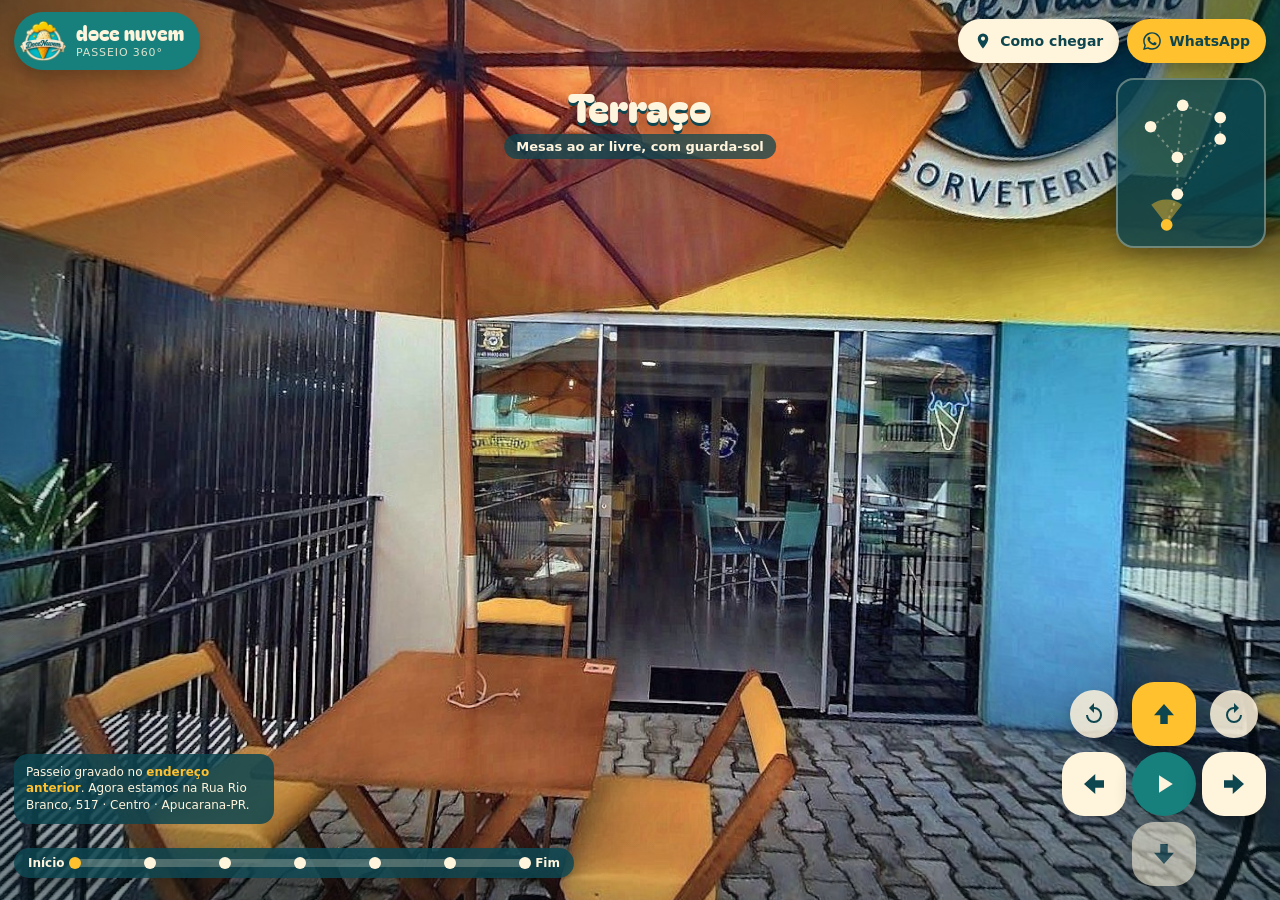
==== passeio.html @ bdb07f94 "Passeio 360° em vídeo com navegação para frente, trás e lados Co-Authored-By: Claude Opus 5.5 <norep" ====
<!doctype html>
<html lang="pt-BR">
<head>
<meta charset="utf-8" />
<meta name="viewport" content="width=device-width, initial-scale=1, viewport-fit=cover" />
<title>Passeio 360° · Doce Nuvem Sorveteria</title>
<meta name="description" content="Passeie pela Doce Nuvem Sorveteria como num vídeo: ande para frente, para trás e para os lados." />
<meta name="theme-color" content="#0e4650" />
<link rel="icon" href="./favicon.svg" />
<link rel="apple-touch-icon" href="./logo-192.png" />
<style>@font-face{font-family:Bagel Fat One;src:url(bagel-fat-one-latin-400.woff2)format("woff2");font-display:swap}:root{--amarelo:#ffc12e;--teal:#17807c;--petroleo:#0e4650;--creme:#fff4dc}*{box-sizing:border-box}html,body{background:var(--petroleo);height:100%;color:var(--creme);-webkit-user-select:none;user-select:none;margin:0;font-family:system-ui,-apple-system,Segoe UI,Roboto,sans-serif;overflow:hidden}canvas.cena{touch-action:none;cursor:grab;width:100%;height:100%;display:block;position:fixed;inset:0}canvas.cena:active{cursor:grabbing}.vinheta{pointer-events:none;z-index:2;background:radial-gradient(#0000 55%,#061e248c 100%);position:fixed;inset:0}.faixa{z-index:3;pointer-events:none;background:#071f25;height:0;transition:height .6s cubic-bezier(.22,1,.36,1);position:fixed;left:0;right:0}.faixa--cima{top:0}.faixa--baixo{bottom:0}body.anda .faixa{height:5vh}.topo{z-index:10;padding:max(12px, env(safe-area-inset-top)) 14px 0;pointer-events:none;justify-content:space-between;align-items:center;gap:10px;display:flex;position:fixed;top:0;left:0;right:0}.topo>*{pointer-events:auto}.marca{color:var(--creme);background:var(--teal);border-radius:99px;align-items:center;gap:10px;padding:6px 16px 6px 6px;text-decoration:none;display:flex;box-shadow:0 8px 20px #00000047}.marca img{object-fit:contain;width:46px;height:46px}.marca b{font-family:Bagel Fat One,system-ui;font-size:20px;font-weight:400;line-height:1;display:block}.marca small{letter-spacing:.08em;text-transform:uppercase;opacity:.85;margin-top:3px;font-size:11px;display:block}.bt{cursor:pointer;background:var(--amarelo);min-height:44px;color:var(--petroleo);-webkit-tap-highlight-color:transparent;border:0;border-radius:99px;justify-content:center;align-items:center;gap:8px;padding:0 16px;font:800 14px system-ui,sans-serif;text-decoration:none;transition:transform .2s cubic-bezier(.34,1.56,.64,1);display:inline-flex;box-shadow:0 8px 20px #00000047}.bt--creme{background:var(--creme)}.bt svg{fill:currentColor;width:18px;height:18px}.bt:active{transform:scale(.94)}@media (hover:hover) and (pointer:fine){.bt:hover{transform:translateY(-2px)rotate(-2deg)}}:focus-visible{outline:3px solid var(--amarelo);outline-offset:3px}.acoes{gap:8px;display:flex}.legenda{z-index:6;text-align:center;pointer-events:none;position:fixed;top:86px;left:50%;transform:translate(-50%)}.legenda b{color:var(--creme);text-shadow:0 3px 0 var(--petroleo), 0 8px 22px #00000073;font-family:Bagel Fat One,system-ui;font-size:clamp(24px,4vw,40px);font-weight:400;line-height:1;display:block}.legenda span{background:#0e4650bf;border-radius:99px;margin-top:8px;padding:5px 12px;font-size:13px;font-weight:700;display:inline-block}.legenda.troca b{animation:.7s cubic-bezier(.34,1.56,.64,1) entra}@keyframes entra{0%{opacity:0;transform:translateY(14px)scale(.9)}}.mapa{z-index:6;background:#0e4650d1;border:2px solid #fff4dc59;border-radius:18px;width:150px;height:170px;position:fixed;top:78px;right:14px;box-shadow:0 8px 20px #00000047}.mapa svg{width:100%;height:100%;display:block}.mapa .no{fill:var(--creme);cursor:pointer}.mapa .no.ativo{fill:var(--amarelo)}.mapa .lig{stroke:#fff4dc59;stroke-width:2px;stroke-dasharray:3 4}.mapa .cone{fill:#ffc12e73}.mapa text{fill:var(--creme);font:800 8px system-ui}.controles{z-index:10;padding:0 14px max(14px, env(safe-area-inset-bottom));pointer-events:none;flex-direction:column;align-items:center;gap:12px;display:flex;position:fixed;bottom:0;left:0;right:0}.controles>*{pointer-events:auto}.dpad{grid-template-rows:repeat(3,64px);grid-template-columns:repeat(3,64px);gap:6px;display:grid}.dpad button{background:var(--creme);color:var(--petroleo);cursor:pointer;-webkit-tap-highlight-color:transparent;border:0;border-radius:22px;place-items:center;transition:transform .2s cubic-bezier(.34,1.56,.64,1),opacity .3s,background .2s;display:grid;box-shadow:0 8px 18px #0000004d}.dpad button svg{fill:currentColor;width:30px;height:30px}.dpad button:active{transform:scale(.9)}.dpad button.pode{background:var(--amarelo)}.dpad button.nao{opacity:.55}.dpad .fr{grid-area:1/2}.dpad .es{grid-area:2/1}.dpad .di{grid-area:2/3}.dpad .tr{grid-area:3/2}.dpad .gE{grid-area:1/1}.dpad .gD{grid-area:1/3}.dpad .gE,.dpad .gD{background:#fff4dcd9;border-radius:50%;width:48px;height:48px;margin:auto}.dpad .gE svg,.dpad .gD svg{width:24px;height:24px}.dpad .play{background:var(--teal);color:var(--creme);border-radius:50%;grid-area:2/2}@media (hover:hover) and (pointer:fine){.dpad button:hover{transform:translateY(-3px)}}.barra{background:#0e4650d9;border-radius:99px;align-items:center;gap:10px;width:min(560px,100%);padding:8px 14px;font-size:12px;font-weight:800;display:flex;box-shadow:0 8px 20px #00000047}.trilha{background:#fff4dc40;border-radius:99px;flex:1;height:8px;position:relative}.trilha i{background:var(--amarelo);border-radius:99px;width:0;transition:width .6s;position:absolute;top:0;bottom:0;left:0}.trilha em{background:var(--creme);cursor:pointer;border-radius:50%;width:12px;height:12px;margin:-6px 0 0 -6px;position:absolute;top:50%}.trilha em.feito{background:var(--amarelo)}.dica{z-index:7;background:var(--creme);color:var(--petroleo);text-align:center;border-radius:16px;max-width:90vw;padding:10px 16px;font-size:14px;font-weight:700;transition:opacity .5s;position:fixed;bottom:46%;left:50%;transform:translate(-50%);box-shadow:0 10px 24px #0000004d}.dica.some{opacity:0;pointer-events:none}.aviso{left:14px;bottom:max(14px, env(safe-area-inset-bottom));z-index:6;background:#0e4650d9;border-radius:14px;max-width:260px;padding:10px 12px;font-size:12px;line-height:1.4;position:fixed}.aviso b{color:var(--amarelo)}.carrega{z-index:20;background:var(--petroleo);place-items:center;transition:opacity .6s;display:grid;position:fixed;inset:0}.carrega img{width:180px;animation:1.2s ease-in-out infinite pula}.carrega p{text-align:center;margin:12px 0 0;font-weight:800}.carrega.foi{opacity:0;pointer-events:none}@keyframes pula{50%{transform:translateY(-10px)rotate(-3deg)}}@media (min-width:761px){.controles{flex-direction:row;justify-content:space-between;align-items:flex-end}.barra{order:0;margin-bottom:8px}.dpad{order:1}.aviso{bottom:76px}}@media (max-width:760px){.marca b{font-size:17px}.marca small{display:none}.marca img{width:38px;height:38px}.bt span{display:none}.bt{padding:0 13px}.legenda{top:74px}.mapa{width:104px;height:118px;top:auto;bottom:236px;right:10px}.dpad{grid-template-rows:repeat(3,58px);grid-template-columns:repeat(3,58px)}.aviso{display:none}.dica{bottom:260px}}@media (prefers-reduced-motion:reduce){.carrega img,.legenda.troca b{animation:none}}</style>
  <script type="module" crossorigin src="./passeio-D43syK0o.js"></script>
  <link rel="modulepreload" crossorigin href="./three.module-Bmh-6qQy.js">
</head>
<body>
<canvas class="cena" aria-label="Passeio 360° pela Doce Nuvem: arraste para olhar em volta e use as setas para andar"></canvas>
<div class="vinheta" aria-hidden="true"></div>
<div class="faixa faixa--cima" aria-hidden="true"></div><div class="faixa faixa--baixo" aria-hidden="true"></div>

<header class="topo">
  <a class="marca" href="./" aria-label="Voltar para o site da Doce Nuvem">
    <img src="./logo-192.png" alt="" />
    <span><b>doce nuvem</b><small>Passeio 360°</small></span>
  </a>
  <nav class="acoes" aria-label="Ações">
    <a class="bt bt--creme" href="https://www.google.com/maps/place/DOCE+NUVEM+SORVETERIA/@-23.5534195,-51.4601458,17z/data=!4m6!3m5!1s0x94ec994c756b9057:0x3eea9e1a89456dc!8m2!3d-23.5534195!4d-51.4601458!16s%2Fg%2F11yqh89zhp" target="_blank" rel="noopener"><svg viewBox="0 0 24 24"><path d="M12 2a7 7 0 0 0-7 7c0 5.2 7 13 7 13s7-7.8 7-13a7 7 0 0 0-7-7zm0 9.5A2.5 2.5 0 1 1 12 6a2.5 2.5 0 0 1 0 5.5z"/></svg><span>Como chegar</span></a>
    <a class="bt" href="https://wa.me/5543996713208?text=Oi%2C%20Doce%20Nuvem!" target="_blank" rel="noopener"><svg viewBox="0 0 24 24"><path d="M12 .2A11.8 11.8 0 0 0 1.8 17.9L.1 24l6.3-1.6A11.8 11.8 0 1 0 12 .2zm0 21.6c-1.8 0-3.5-.5-5-1.4l-.4-.2-3.7 1 1-3.6-.2-.4A9.8 9.8 0 1 1 12 21.8zm5.5-7.4c-.3-.1-1.8-.9-2-1-.3-.1-.5-.1-.7.1l-.9 1.2c-.2.2-.3.2-.6.1-.3-.1-1.3-.5-2.4-1.5-.9-.8-1.5-1.8-1.7-2.1-.2-.3 0-.5.1-.6l.4-.5.3-.5c.1-.2 0-.4 0-.5l-.9-2.2c-.2-.6-.5-.5-.7-.5h-.6c-.2 0-.5.1-.8.4-.3.3-1 1-1 2.5s1.1 2.9 1.2 3.1c.1.2 2.1 3.2 5.1 4.5 2.5 1 3 .8 3.5.7.6-.1 1.8-.7 2-1.4.2-.7.2-1.3.2-1.4-.1-.2-.3-.3-.6-.4z"/></svg><span>WhatsApp</span></a>
  </nav>
</header>

<div class="legenda" aria-live="polite"><b></b><span></span></div>
<div class="mapa" aria-label="Mapa do passeio"><svg viewBox="0 0 150 170"></svg></div>

<div class="dica" id="dica">Use as setas para andar ▲ ▼ ◀ ▶ · ou aperte ▶ no meio para o passeio automático</div>

<div class="controles">
  <div class="dpad" role="group" aria-label="Andar pela sorveteria">
    <button class="gE" type="button" aria-label="Virar para a esquerda" data-gira="-1"><svg viewBox="0 0 24 24"><path d="M12 5V1L7 6l5 5V7a6 6 0 1 1-6 6H4a8 8 0 1 0 8-8z"/></svg></button>
    <button class="fr" type="button" aria-label="Andar para frente" data-anda="0"><svg viewBox="0 0 24 24"><path d="M12 4l8 9h-5v7H9v-7H4z"/></svg></button>
    <button class="gD" type="button" aria-label="Virar para a direita" data-gira="1"><svg viewBox="0 0 24 24"><path d="M12 5V1l5 5-5 5V7a6 6 0 1 0 6 6h2a8 8 0 1 1-8-8z"/></svg></button>
    <button class="es" type="button" aria-label="Ir para a esquerda" data-anda="-90"><svg viewBox="0 0 24 24"><path d="M4 12l9-8v5h7v6h-7v5z"/></svg></button>
    <button class="play" type="button" aria-label="Passeio automático"><svg viewBox="0 0 24 24"><path d="M8 5v14l11-7z"/></svg></button>
    <button class="di" type="button" aria-label="Ir para a direita" data-anda="90"><svg viewBox="0 0 24 24"><path d="M20 12l-9 8v-5H4V9h7V4z"/></svg></button>
    <button class="tr" type="button" aria-label="Voltar para trás" data-anda="180"><svg viewBox="0 0 24 24"><path d="M12 20l-8-9h5V4h6v7h5z"/></svg></button>
  </div>
  <div class="barra"><span>Início</span><div class="trilha"><i></i></div><span>Fim</span></div>
</div>

<div class="aviso">Passeio gravado no <b>endereço anterior</b>. Agora estamos na Rua Rio Branco, 517 · Centro · Apucarana-PR.</div>

<div class="carrega"><div><img src="./logo.webp" alt="Doce Nuvem" /><p>Preparando o passeio…</p></div></div>

</body>
</html>
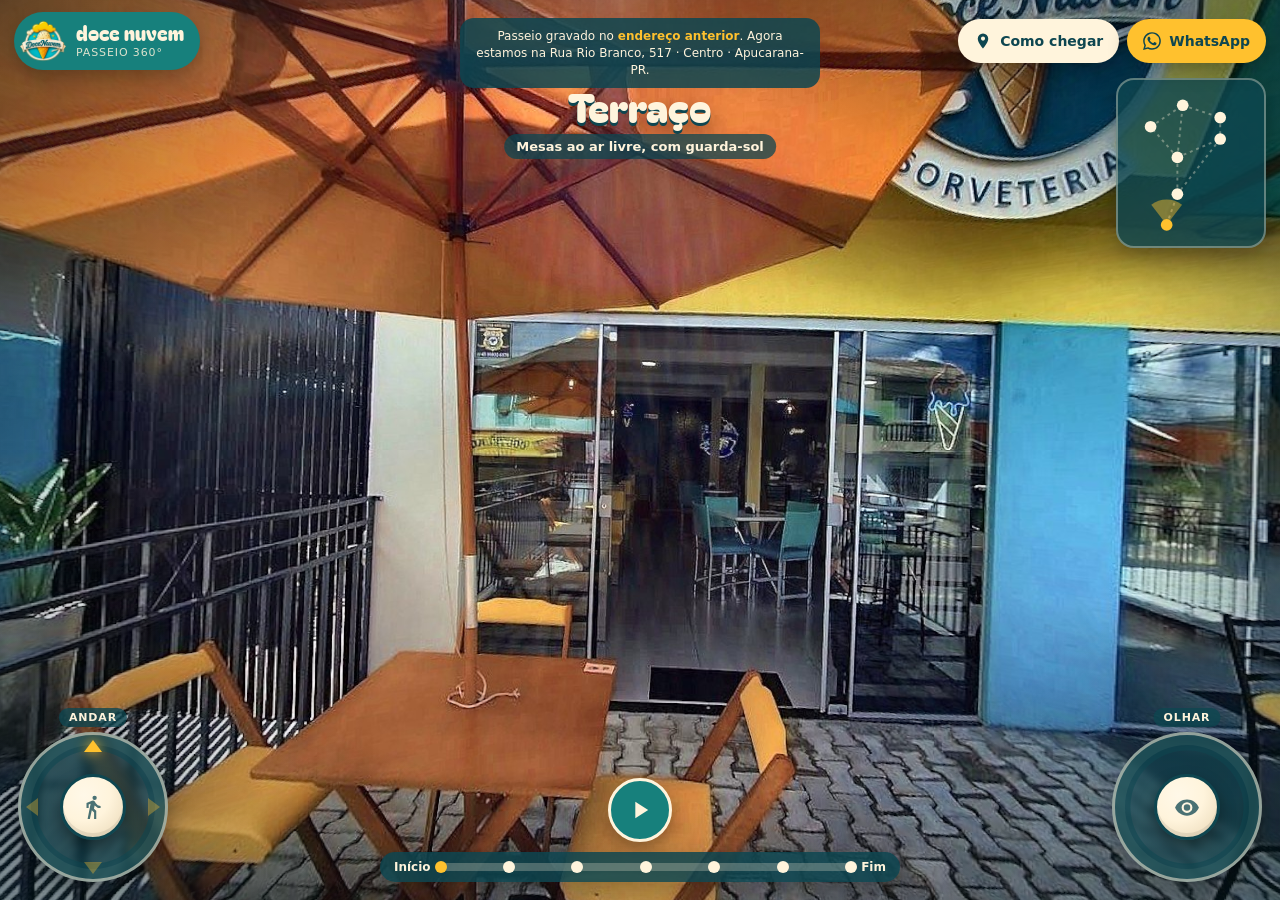
==== commit ee705645: "Passeio com dois analógicos (andar e olhar) e suporte a controle de videogame Co-Authored-By: Claude" ====
--- a/passeio.html
+++ b/passeio.html
@@ -8,8 +8,8 @@
 <meta name="theme-color" content="#0e4650" />
 <link rel="icon" href="./favicon.svg" />
 <link rel="apple-touch-icon" href="./logo-192.png" />
-<style>@font-face{font-family:Bagel Fat One;src:url(bagel-fat-one-latin-400.woff2)format("woff2");font-display:swap}:root{--amarelo:#ffc12e;--teal:#17807c;--petroleo:#0e4650;--creme:#fff4dc}*{box-sizing:border-box}html,body{background:var(--petroleo);height:100%;color:var(--creme);-webkit-user-select:none;user-select:none;margin:0;font-family:system-ui,-apple-system,Segoe UI,Roboto,sans-serif;overflow:hidden}canvas.cena{touch-action:none;cursor:grab;width:100%;height:100%;display:block;position:fixed;inset:0}canvas.cena:active{cursor:grabbing}.vinheta{pointer-events:none;z-index:2;background:radial-gradient(#0000 55%,#061e248c 100%);position:fixed;inset:0}.faixa{z-index:3;pointer-events:none;background:#071f25;height:0;transition:height .6s cubic-bezier(.22,1,.36,1);position:fixed;left:0;right:0}.faixa--cima{top:0}.faixa--baixo{bottom:0}body.anda .faixa{height:5vh}.topo{z-index:10;padding:max(12px, env(safe-area-inset-top)) 14px 0;pointer-events:none;justify-content:space-between;align-items:center;gap:10px;display:flex;position:fixed;top:0;left:0;right:0}.topo>*{pointer-events:auto}.marca{color:var(--creme);background:var(--teal);border-radius:99px;align-items:center;gap:10px;padding:6px 16px 6px 6px;text-decoration:none;display:flex;box-shadow:0 8px 20px #00000047}.marca img{object-fit:contain;width:46px;height:46px}.marca b{font-family:Bagel Fat One,system-ui;font-size:20px;font-weight:400;line-height:1;display:block}.marca small{letter-spacing:.08em;text-transform:uppercase;opacity:.85;margin-top:3px;font-size:11px;display:block}.bt{cursor:pointer;background:var(--amarelo);min-height:44px;color:var(--petroleo);-webkit-tap-highlight-color:transparent;border:0;border-radius:99px;justify-content:center;align-items:center;gap:8px;padding:0 16px;font:800 14px system-ui,sans-serif;text-decoration:none;transition:transform .2s cubic-bezier(.34,1.56,.64,1);display:inline-flex;box-shadow:0 8px 20px #00000047}.bt--creme{background:var(--creme)}.bt svg{fill:currentColor;width:18px;height:18px}.bt:active{transform:scale(.94)}@media (hover:hover) and (pointer:fine){.bt:hover{transform:translateY(-2px)rotate(-2deg)}}:focus-visible{outline:3px solid var(--amarelo);outline-offset:3px}.acoes{gap:8px;display:flex}.legenda{z-index:6;text-align:center;pointer-events:none;position:fixed;top:86px;left:50%;transform:translate(-50%)}.legenda b{color:var(--creme);text-shadow:0 3px 0 var(--petroleo), 0 8px 22px #00000073;font-family:Bagel Fat One,system-ui;font-size:clamp(24px,4vw,40px);font-weight:400;line-height:1;display:block}.legenda span{background:#0e4650bf;border-radius:99px;margin-top:8px;padding:5px 12px;font-size:13px;font-weight:700;display:inline-block}.legenda.troca b{animation:.7s cubic-bezier(.34,1.56,.64,1) entra}@keyframes entra{0%{opacity:0;transform:translateY(14px)scale(.9)}}.mapa{z-index:6;background:#0e4650d1;border:2px solid #fff4dc59;border-radius:18px;width:150px;height:170px;position:fixed;top:78px;right:14px;box-shadow:0 8px 20px #00000047}.mapa svg{width:100%;height:100%;display:block}.mapa .no{fill:var(--creme);cursor:pointer}.mapa .no.ativo{fill:var(--amarelo)}.mapa .lig{stroke:#fff4dc59;stroke-width:2px;stroke-dasharray:3 4}.mapa .cone{fill:#ffc12e73}.mapa text{fill:var(--creme);font:800 8px system-ui}.controles{z-index:10;padding:0 14px max(14px, env(safe-area-inset-bottom));pointer-events:none;flex-direction:column;align-items:center;gap:12px;display:flex;position:fixed;bottom:0;left:0;right:0}.controles>*{pointer-events:auto}.dpad{grid-template-rows:repeat(3,64px);grid-template-columns:repeat(3,64px);gap:6px;display:grid}.dpad button{background:var(--creme);color:var(--petroleo);cursor:pointer;-webkit-tap-highlight-color:transparent;border:0;border-radius:22px;place-items:center;transition:transform .2s cubic-bezier(.34,1.56,.64,1),opacity .3s,background .2s;display:grid;box-shadow:0 8px 18px #0000004d}.dpad button svg{fill:currentColor;width:30px;height:30px}.dpad button:active{transform:scale(.9)}.dpad button.pode{background:var(--amarelo)}.dpad button.nao{opacity:.55}.dpad .fr{grid-area:1/2}.dpad .es{grid-area:2/1}.dpad .di{grid-area:2/3}.dpad .tr{grid-area:3/2}.dpad .gE{grid-area:1/1}.dpad .gD{grid-area:1/3}.dpad .gE,.dpad .gD{background:#fff4dcd9;border-radius:50%;width:48px;height:48px;margin:auto}.dpad .gE svg,.dpad .gD svg{width:24px;height:24px}.dpad .play{background:var(--teal);color:var(--creme);border-radius:50%;grid-area:2/2}@media (hover:hover) and (pointer:fine){.dpad button:hover{transform:translateY(-3px)}}.barra{background:#0e4650d9;border-radius:99px;align-items:center;gap:10px;width:min(560px,100%);padding:8px 14px;font-size:12px;font-weight:800;display:flex;box-shadow:0 8px 20px #00000047}.trilha{background:#fff4dc40;border-radius:99px;flex:1;height:8px;position:relative}.trilha i{background:var(--amarelo);border-radius:99px;width:0;transition:width .6s;position:absolute;top:0;bottom:0;left:0}.trilha em{background:var(--creme);cursor:pointer;border-radius:50%;width:12px;height:12px;margin:-6px 0 0 -6px;position:absolute;top:50%}.trilha em.feito{background:var(--amarelo)}.dica{z-index:7;background:var(--creme);color:var(--petroleo);text-align:center;border-radius:16px;max-width:90vw;padding:10px 16px;font-size:14px;font-weight:700;transition:opacity .5s;position:fixed;bottom:46%;left:50%;transform:translate(-50%);box-shadow:0 10px 24px #0000004d}.dica.some{opacity:0;pointer-events:none}.aviso{left:14px;bottom:max(14px, env(safe-area-inset-bottom));z-index:6;background:#0e4650d9;border-radius:14px;max-width:260px;padding:10px 12px;font-size:12px;line-height:1.4;position:fixed}.aviso b{color:var(--amarelo)}.carrega{z-index:20;background:var(--petroleo);place-items:center;transition:opacity .6s;display:grid;position:fixed;inset:0}.carrega img{width:180px;animation:1.2s ease-in-out infinite pula}.carrega p{text-align:center;margin:12px 0 0;font-weight:800}.carrega.foi{opacity:0;pointer-events:none}@keyframes pula{50%{transform:translateY(-10px)rotate(-3deg)}}@media (min-width:761px){.controles{flex-direction:row;justify-content:space-between;align-items:flex-end}.barra{order:0;margin-bottom:8px}.dpad{order:1}.aviso{bottom:76px}}@media (max-width:760px){.marca b{font-size:17px}.marca small{display:none}.marca img{width:38px;height:38px}.bt span{display:none}.bt{padding:0 13px}.legenda{top:74px}.mapa{width:104px;height:118px;top:auto;bottom:236px;right:10px}.dpad{grid-template-rows:repeat(3,58px);grid-template-columns:repeat(3,58px)}.aviso{display:none}.dica{bottom:260px}}@media (prefers-reduced-motion:reduce){.carrega img,.legenda.troca b{animation:none}}</style>
-  <script type="module" crossorigin src="./passeio-D43syK0o.js"></script>
+<style>@font-face{font-family:Bagel Fat One;src:url(bagel-fat-one-latin-400.woff2)format("woff2");font-display:swap}:root{--amarelo:#ffc12e;--teal:#17807c;--petroleo:#0e4650;--creme:#fff4dc}*{box-sizing:border-box}html,body{background:var(--petroleo);height:100%;color:var(--creme);-webkit-user-select:none;user-select:none;margin:0;font-family:system-ui,-apple-system,Segoe UI,Roboto,sans-serif;overflow:hidden}canvas.cena{touch-action:none;cursor:grab;width:100%;height:100%;display:block;position:fixed;inset:0}canvas.cena:active{cursor:grabbing}.vinheta{pointer-events:none;z-index:2;background:radial-gradient(#0000 55%,#061e248c 100%);position:fixed;inset:0}.faixa{z-index:3;pointer-events:none;background:#071f25;height:0;transition:height .6s cubic-bezier(.22,1,.36,1);position:fixed;left:0;right:0}.faixa--cima{top:0}.faixa--baixo{bottom:0}body.anda .faixa{height:5vh}.topo{z-index:10;padding:max(12px, env(safe-area-inset-top)) 14px 0;pointer-events:none;justify-content:space-between;align-items:center;gap:10px;display:flex;position:fixed;top:0;left:0;right:0}.topo>*{pointer-events:auto}.marca{color:var(--creme);background:var(--teal);border-radius:99px;align-items:center;gap:10px;padding:6px 16px 6px 6px;text-decoration:none;display:flex;box-shadow:0 8px 20px #00000047}.marca img{object-fit:contain;width:46px;height:46px}.marca b{font-family:Bagel Fat One,system-ui;font-size:20px;font-weight:400;line-height:1;display:block}.marca small{letter-spacing:.08em;text-transform:uppercase;opacity:.85;margin-top:3px;font-size:11px;display:block}.bt{cursor:pointer;background:var(--amarelo);min-height:44px;color:var(--petroleo);-webkit-tap-highlight-color:transparent;border:0;border-radius:99px;justify-content:center;align-items:center;gap:8px;padding:0 16px;font:800 14px system-ui,sans-serif;text-decoration:none;transition:transform .2s cubic-bezier(.34,1.56,.64,1);display:inline-flex;box-shadow:0 8px 20px #00000047}.bt--creme{background:var(--creme)}.bt svg{fill:currentColor;width:18px;height:18px}.bt:active{transform:scale(.94)}@media (hover:hover) and (pointer:fine){.bt:hover{transform:translateY(-2px)rotate(-2deg)}}:focus-visible{outline:3px solid var(--amarelo);outline-offset:3px}.acoes{gap:8px;display:flex}.legenda{z-index:6;text-align:center;pointer-events:none;position:fixed;top:86px;left:50%;transform:translate(-50%)}.legenda b{color:var(--creme);text-shadow:0 3px 0 var(--petroleo), 0 8px 22px #00000073;font-family:Bagel Fat One,system-ui;font-size:clamp(24px,4vw,40px);font-weight:400;line-height:1;display:block}.legenda span{background:#0e4650bf;border-radius:99px;margin-top:8px;padding:5px 12px;font-size:13px;font-weight:700;display:inline-block}.legenda.troca b{animation:.7s cubic-bezier(.34,1.56,.64,1) entra}@keyframes entra{0%{opacity:0;transform:translateY(14px)scale(.9)}}.mapa{z-index:6;background:#0e4650d1;border:2px solid #fff4dc59;border-radius:18px;width:150px;height:170px;position:fixed;top:78px;right:14px;box-shadow:0 8px 20px #00000047}.mapa svg{width:100%;height:100%;display:block}.mapa .no{fill:var(--creme);cursor:pointer}.mapa .no.ativo{fill:var(--amarelo)}.mapa .lig{stroke:#fff4dc59;stroke-width:2px;stroke-dasharray:3 4}.mapa .cone{fill:#ffc12e73}.mapa text{fill:var(--creme);font:800 8px system-ui}.controles{z-index:10;padding:0 18px max(18px, env(safe-area-inset-bottom));pointer-events:none;grid-template-columns:auto 1fr auto;align-items:end;gap:14px;display:grid;position:fixed;bottom:0;left:0;right:0}.controles>*{pointer-events:auto}.stick{touch-action:none;width:150px;height:150px;position:relative}.stick__base{-webkit-backdrop-filter:blur(4px);backdrop-filter:blur(4px);background:radial-gradient(circle,#0e46508c 0 55%,#0e4650cc 56%);border:3px solid #fff4dc8c;border-radius:50%;position:absolute;inset:0;box-shadow:0 10px 26px #00000059,inset 0 0 0 10px #fff4dc0f}.stick__seta{opacity:.35;border:9px solid #0000;width:0;height:0;transition:opacity .25s,filter .25s;position:absolute}.stick__seta.pode{opacity:1;filter:drop-shadow(0 0 6px #ffc12ee6)}.stick__seta--c{border-bottom:12px solid var(--amarelo);border-top:0;margin-left:-9px;top:8px;left:50%}.stick__seta--b{border-top:12px solid var(--amarelo);border-bottom:0;margin-left:-9px;bottom:8px;left:50%}.stick__seta--e{border-right:12px solid var(--amarelo);border-left:0;margin-top:-9px;top:50%;left:8px}.stick__seta--d{border-left:12px solid var(--amarelo);border-right:0;margin-top:-9px;top:50%;right:8px}.stick__knob{background:radial-gradient(circle at 35% 30%, #fff8e8, var(--creme) 45%, #e8d6b4);border:3px solid var(--petroleo);border-radius:50%;place-items:center;width:66px;height:66px;margin:-33px 0 0 -33px;transition:transform .25s cubic-bezier(.34,1.56,.64,1);display:grid;position:absolute;top:50%;left:50%;box-shadow:0 8px 16px #0006,inset 0 -4px #00000014}.stick__knob svg{width:26px;height:26px;fill:var(--petroleo);opacity:.75}.stick.ativo .stick__knob{background:radial-gradient(circle at 35% 30%, #fff1b8, var(--amarelo) 50%, #e0a512);transition:none}.stick__rot{white-space:nowrap;letter-spacing:.08em;text-transform:uppercase;background:#0e4650cc;border-radius:99px;padding:3px 10px;font-size:11px;font-weight:800;position:absolute;top:-24px;left:50%;transform:translate(-50%)}.meio{flex-direction:column;align-items:center;gap:10px;min-width:0;display:flex}.play{background:var(--teal);width:64px;height:64px;color:var(--creme);cursor:pointer;border:0;border:3px solid var(--creme);-webkit-tap-highlight-color:transparent;border-radius:50%;place-items:center;transition:transform .2s cubic-bezier(.34,1.56,.64,1);display:grid;box-shadow:0 8px 18px #0000004d}.play svg{fill:currentColor;width:28px;height:28px}.play:active{transform:scale(.9)}.barra{background:#0e4650d9;border-radius:99px;align-items:center;gap:10px;width:min(520px,100%);padding:8px 14px;font-size:12px;font-weight:800;display:flex;box-shadow:0 8px 20px #00000047}.trilha{background:#fff4dc40;border-radius:99px;flex:1;height:8px;position:relative}.trilha i{background:var(--amarelo);border-radius:99px;width:0;transition:width .6s;position:absolute;top:0;bottom:0;left:0}.trilha em{background:var(--creme);cursor:pointer;border-radius:50%;width:12px;height:12px;margin:-6px 0 0 -6px;position:absolute;top:50%}.trilha em.feito{background:var(--amarelo)}.dica{z-index:7;background:var(--creme);color:var(--petroleo);text-align:center;border-radius:16px;max-width:90vw;padding:10px 16px;font-size:14px;font-weight:700;transition:opacity .5s;position:fixed;bottom:44%;left:50%;transform:translate(-50%);box-shadow:0 10px 24px #0000004d}.dica.some{opacity:0;pointer-events:none}.aviso{left:14px;bottom:max(14px, env(safe-area-inset-bottom));z-index:6;background:#0e4650d9;border-radius:14px;max-width:260px;padding:10px 12px;font-size:12px;line-height:1.4;position:fixed}.aviso b{color:var(--amarelo)}.carrega{z-index:20;background:var(--petroleo);place-items:center;transition:opacity .6s;display:grid;position:fixed;inset:0}.carrega img{width:180px;animation:1.2s ease-in-out infinite pula}.carrega p{text-align:center;margin:12px 0 0;font-weight:800}.carrega.foi{opacity:0;pointer-events:none}@keyframes pula{50%{transform:translateY(-10px)rotate(-3deg)}}@media (min-width:761px){.aviso{text-align:center;max-width:360px;top:18px;bottom:auto;left:50%;transform:translate(-50%)}}@media (max-width:760px){.marca b{font-size:17px}.marca small{display:none}.marca img{width:38px;height:38px}.bt span{display:none}.bt{padding:0 13px}.legenda{top:74px}.mapa{width:104px;height:118px;top:auto;bottom:236px;right:10px}.controles{padding:0 10px max(12px, env(safe-area-inset-bottom));gap:6px}.stick{width:124px;height:124px}.stick__knob{width:56px;height:56px;margin:-28px 0 0 -28px}.play{width:52px;height:52px}.barra{padding:6px 10px}.barra span{display:none}.mapa{bottom:190px}.aviso{display:none}.dica{bottom:260px}}@media (prefers-reduced-motion:reduce){.carrega img,.legenda.troca b{animation:none}}</style>
+  <script type="module" crossorigin src="./passeio-fBGAd-gR.js"></script>
   <link rel="modulepreload" crossorigin href="./three.module-Bmh-6qQy.js">
 </head>
 <body>
@@ -31,19 +31,24 @@
 <div class="legenda" aria-live="polite"><b></b><span></span></div>
 <div class="mapa" aria-label="Mapa do passeio"><svg viewBox="0 0 150 170"></svg></div>
 
-<div class="dica" id="dica">Use as setas para andar ▲ ▼ ◀ ▶ · ou aperte ▶ no meio para o passeio automático</div>
+<div class="dica" id="dica">Analógico da esquerda: <b>andar</b> · da direita: <b>olhar</b> · ▶ passeio automático</div>
 
 <div class="controles">
-  <div class="dpad" role="group" aria-label="Andar pela sorveteria">
-    <button class="gE" type="button" aria-label="Virar para a esquerda" data-gira="-1"><svg viewBox="0 0 24 24"><path d="M12 5V1L7 6l5 5V7a6 6 0 1 1-6 6H4a8 8 0 1 0 8-8z"/></svg></button>
-    <button class="fr" type="button" aria-label="Andar para frente" data-anda="0"><svg viewBox="0 0 24 24"><path d="M12 4l8 9h-5v7H9v-7H4z"/></svg></button>
-    <button class="gD" type="button" aria-label="Virar para a direita" data-gira="1"><svg viewBox="0 0 24 24"><path d="M12 5V1l5 5-5 5V7a6 6 0 1 0 6 6h2a8 8 0 1 1-8-8z"/></svg></button>
-    <button class="es" type="button" aria-label="Ir para a esquerda" data-anda="-90"><svg viewBox="0 0 24 24"><path d="M4 12l9-8v5h7v6h-7v5z"/></svg></button>
+  <div class="stick" id="andar" role="application" aria-label="Analógico de andar: empurre para frente, para trás ou para os lados">
+    <span class="stick__rot">Andar</span>
+    <div class="stick__base"></div>
+    <i class="stick__seta stick__seta--c"></i><i class="stick__seta stick__seta--b"></i><i class="stick__seta stick__seta--e"></i><i class="stick__seta stick__seta--d"></i>
+    <div class="stick__knob"><svg viewBox="0 0 24 24"><path d="M13.5 5.5a2 2 0 1 0 0-4 2 2 0 0 0 0 4zM9.8 8.9L7 23h2.1l1.8-8 2.1 2v6h2v-7.5l-2.1-2 .6-3A7.3 7.3 0 0 0 19 13v-2a5 5 0 0 1-4.4-2.4l-1-1.6a2 2 0 0 0-2.6-.8L6 8.3V13h2V9.6l1.8-.7"/></svg></div>
+  </div>
+  <div class="meio">
     <button class="play" type="button" aria-label="Passeio automático"><svg viewBox="0 0 24 24"><path d="M8 5v14l11-7z"/></svg></button>
-    <button class="di" type="button" aria-label="Ir para a direita" data-anda="90"><svg viewBox="0 0 24 24"><path d="M20 12l-9 8v-5H4V9h7V4z"/></svg></button>
-    <button class="tr" type="button" aria-label="Voltar para trás" data-anda="180"><svg viewBox="0 0 24 24"><path d="M12 20l-8-9h5V4h6v7h5z"/></svg></button>
+    <div class="barra"><span>Início</span><div class="trilha"><i></i></div><span>Fim</span></div>
   </div>
-  <div class="barra"><span>Início</span><div class="trilha"><i></i></div><span>Fim</span></div>
+  <div class="stick" id="olhar" role="application" aria-label="Analógico de olhar: direcione a câmera">
+    <span class="stick__rot">Olhar</span>
+    <div class="stick__base"></div>
+    <div class="stick__knob"><svg viewBox="0 0 24 24"><path d="M12 5C7 5 2.7 8.1 1 12.5 2.7 16.9 7 20 12 20s9.3-3.1 11-7.5C21.3 8.1 17 5 12 5zm0 12.5a5 5 0 1 1 0-10 5 5 0 0 1 0 10zm0-8a3 3 0 1 0 0 6 3 3 0 0 0 0-6z"/></svg></div>
+  </div>
 </div>
 
 <div class="aviso">Passeio gravado no <b>endereço anterior</b>. Agora estamos na Rua Rio Branco, 517 · Centro · Apucarana-PR.</div>
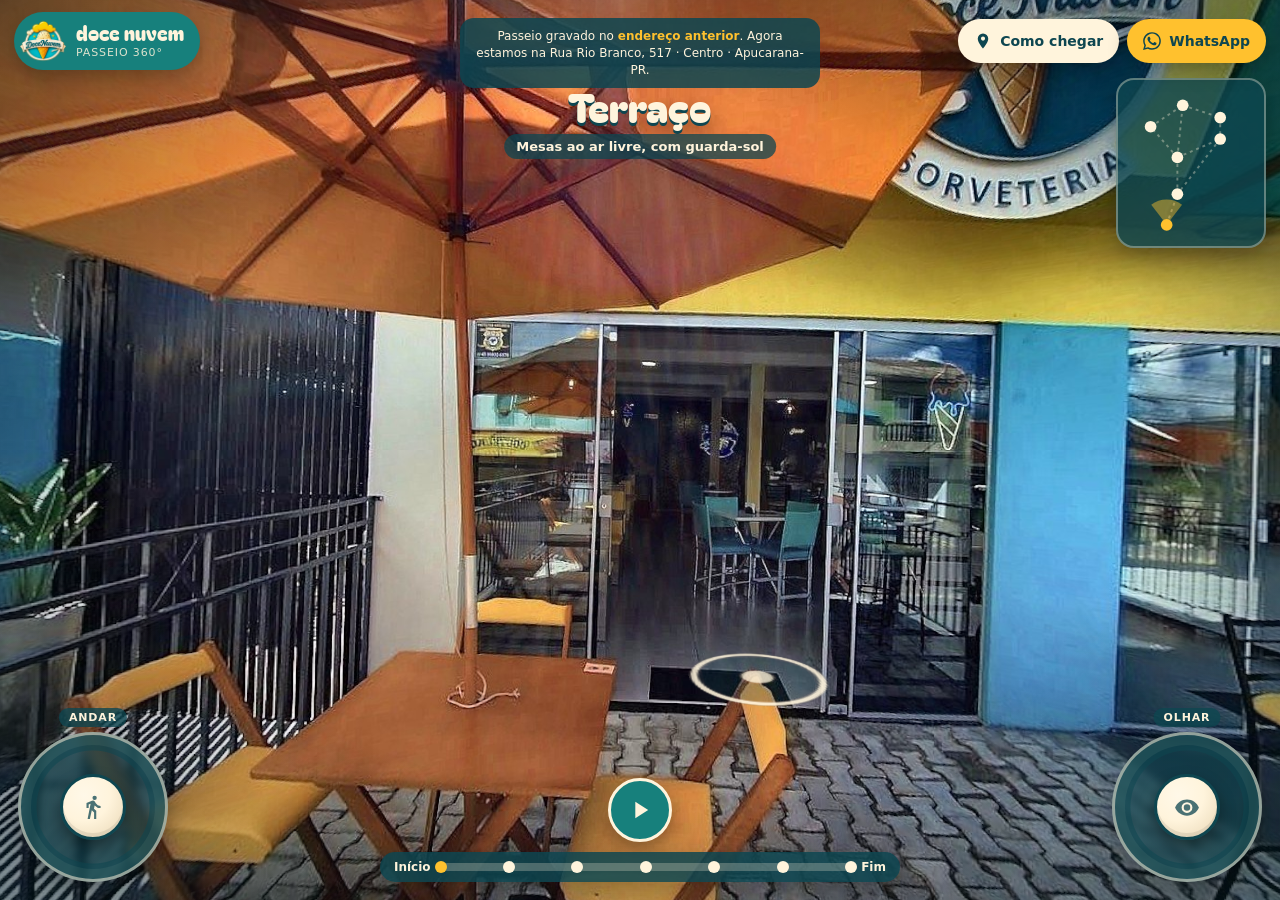
==== commit c263a4e1: "Passeio estilo Matterport: círculos no chão e cursor no piso, analógicos sem setas Co-Authored-By: C" ====
--- a/passeio.html
+++ b/passeio.html
@@ -8,12 +8,12 @@
 <meta name="theme-color" content="#0e4650" />
 <link rel="icon" href="./favicon.svg" />
 <link rel="apple-touch-icon" href="./logo-192.png" />
-<style>@font-face{font-family:Bagel Fat One;src:url(bagel-fat-one-latin-400.woff2)format("woff2");font-display:swap}:root{--amarelo:#ffc12e;--teal:#17807c;--petroleo:#0e4650;--creme:#fff4dc}*{box-sizing:border-box}html,body{background:var(--petroleo);height:100%;color:var(--creme);-webkit-user-select:none;user-select:none;margin:0;font-family:system-ui,-apple-system,Segoe UI,Roboto,sans-serif;overflow:hidden}canvas.cena{touch-action:none;cursor:grab;width:100%;height:100%;display:block;position:fixed;inset:0}canvas.cena:active{cursor:grabbing}.vinheta{pointer-events:none;z-index:2;background:radial-gradient(#0000 55%,#061e248c 100%);position:fixed;inset:0}.faixa{z-index:3;pointer-events:none;background:#071f25;height:0;transition:height .6s cubic-bezier(.22,1,.36,1);position:fixed;left:0;right:0}.faixa--cima{top:0}.faixa--baixo{bottom:0}body.anda .faixa{height:5vh}.topo{z-index:10;padding:max(12px, env(safe-area-inset-top)) 14px 0;pointer-events:none;justify-content:space-between;align-items:center;gap:10px;display:flex;position:fixed;top:0;left:0;right:0}.topo>*{pointer-events:auto}.marca{color:var(--creme);background:var(--teal);border-radius:99px;align-items:center;gap:10px;padding:6px 16px 6px 6px;text-decoration:none;display:flex;box-shadow:0 8px 20px #00000047}.marca img{object-fit:contain;width:46px;height:46px}.marca b{font-family:Bagel Fat One,system-ui;font-size:20px;font-weight:400;line-height:1;display:block}.marca small{letter-spacing:.08em;text-transform:uppercase;opacity:.85;margin-top:3px;font-size:11px;display:block}.bt{cursor:pointer;background:var(--amarelo);min-height:44px;color:var(--petroleo);-webkit-tap-highlight-color:transparent;border:0;border-radius:99px;justify-content:center;align-items:center;gap:8px;padding:0 16px;font:800 14px system-ui,sans-serif;text-decoration:none;transition:transform .2s cubic-bezier(.34,1.56,.64,1);display:inline-flex;box-shadow:0 8px 20px #00000047}.bt--creme{background:var(--creme)}.bt svg{fill:currentColor;width:18px;height:18px}.bt:active{transform:scale(.94)}@media (hover:hover) and (pointer:fine){.bt:hover{transform:translateY(-2px)rotate(-2deg)}}:focus-visible{outline:3px solid var(--amarelo);outline-offset:3px}.acoes{gap:8px;display:flex}.legenda{z-index:6;text-align:center;pointer-events:none;position:fixed;top:86px;left:50%;transform:translate(-50%)}.legenda b{color:var(--creme);text-shadow:0 3px 0 var(--petroleo), 0 8px 22px #00000073;font-family:Bagel Fat One,system-ui;font-size:clamp(24px,4vw,40px);font-weight:400;line-height:1;display:block}.legenda span{background:#0e4650bf;border-radius:99px;margin-top:8px;padding:5px 12px;font-size:13px;font-weight:700;display:inline-block}.legenda.troca b{animation:.7s cubic-bezier(.34,1.56,.64,1) entra}@keyframes entra{0%{opacity:0;transform:translateY(14px)scale(.9)}}.mapa{z-index:6;background:#0e4650d1;border:2px solid #fff4dc59;border-radius:18px;width:150px;height:170px;position:fixed;top:78px;right:14px;box-shadow:0 8px 20px #00000047}.mapa svg{width:100%;height:100%;display:block}.mapa .no{fill:var(--creme);cursor:pointer}.mapa .no.ativo{fill:var(--amarelo)}.mapa .lig{stroke:#fff4dc59;stroke-width:2px;stroke-dasharray:3 4}.mapa .cone{fill:#ffc12e73}.mapa text{fill:var(--creme);font:800 8px system-ui}.controles{z-index:10;padding:0 18px max(18px, env(safe-area-inset-bottom));pointer-events:none;grid-template-columns:auto 1fr auto;align-items:end;gap:14px;display:grid;position:fixed;bottom:0;left:0;right:0}.controles>*{pointer-events:auto}.stick{touch-action:none;width:150px;height:150px;position:relative}.stick__base{-webkit-backdrop-filter:blur(4px);backdrop-filter:blur(4px);background:radial-gradient(circle,#0e46508c 0 55%,#0e4650cc 56%);border:3px solid #fff4dc8c;border-radius:50%;position:absolute;inset:0;box-shadow:0 10px 26px #00000059,inset 0 0 0 10px #fff4dc0f}.stick__seta{opacity:.35;border:9px solid #0000;width:0;height:0;transition:opacity .25s,filter .25s;position:absolute}.stick__seta.pode{opacity:1;filter:drop-shadow(0 0 6px #ffc12ee6)}.stick__seta--c{border-bottom:12px solid var(--amarelo);border-top:0;margin-left:-9px;top:8px;left:50%}.stick__seta--b{border-top:12px solid var(--amarelo);border-bottom:0;margin-left:-9px;bottom:8px;left:50%}.stick__seta--e{border-right:12px solid var(--amarelo);border-left:0;margin-top:-9px;top:50%;left:8px}.stick__seta--d{border-left:12px solid var(--amarelo);border-right:0;margin-top:-9px;top:50%;right:8px}.stick__knob{background:radial-gradient(circle at 35% 30%, #fff8e8, var(--creme) 45%, #e8d6b4);border:3px solid var(--petroleo);border-radius:50%;place-items:center;width:66px;height:66px;margin:-33px 0 0 -33px;transition:transform .25s cubic-bezier(.34,1.56,.64,1);display:grid;position:absolute;top:50%;left:50%;box-shadow:0 8px 16px #0006,inset 0 -4px #00000014}.stick__knob svg{width:26px;height:26px;fill:var(--petroleo);opacity:.75}.stick.ativo .stick__knob{background:radial-gradient(circle at 35% 30%, #fff1b8, var(--amarelo) 50%, #e0a512);transition:none}.stick__rot{white-space:nowrap;letter-spacing:.08em;text-transform:uppercase;background:#0e4650cc;border-radius:99px;padding:3px 10px;font-size:11px;font-weight:800;position:absolute;top:-24px;left:50%;transform:translate(-50%)}.meio{flex-direction:column;align-items:center;gap:10px;min-width:0;display:flex}.play{background:var(--teal);width:64px;height:64px;color:var(--creme);cursor:pointer;border:0;border:3px solid var(--creme);-webkit-tap-highlight-color:transparent;border-radius:50%;place-items:center;transition:transform .2s cubic-bezier(.34,1.56,.64,1);display:grid;box-shadow:0 8px 18px #0000004d}.play svg{fill:currentColor;width:28px;height:28px}.play:active{transform:scale(.9)}.barra{background:#0e4650d9;border-radius:99px;align-items:center;gap:10px;width:min(520px,100%);padding:8px 14px;font-size:12px;font-weight:800;display:flex;box-shadow:0 8px 20px #00000047}.trilha{background:#fff4dc40;border-radius:99px;flex:1;height:8px;position:relative}.trilha i{background:var(--amarelo);border-radius:99px;width:0;transition:width .6s;position:absolute;top:0;bottom:0;left:0}.trilha em{background:var(--creme);cursor:pointer;border-radius:50%;width:12px;height:12px;margin:-6px 0 0 -6px;position:absolute;top:50%}.trilha em.feito{background:var(--amarelo)}.dica{z-index:7;background:var(--creme);color:var(--petroleo);text-align:center;border-radius:16px;max-width:90vw;padding:10px 16px;font-size:14px;font-weight:700;transition:opacity .5s;position:fixed;bottom:44%;left:50%;transform:translate(-50%);box-shadow:0 10px 24px #0000004d}.dica.some{opacity:0;pointer-events:none}.aviso{left:14px;bottom:max(14px, env(safe-area-inset-bottom));z-index:6;background:#0e4650d9;border-radius:14px;max-width:260px;padding:10px 12px;font-size:12px;line-height:1.4;position:fixed}.aviso b{color:var(--amarelo)}.carrega{z-index:20;background:var(--petroleo);place-items:center;transition:opacity .6s;display:grid;position:fixed;inset:0}.carrega img{width:180px;animation:1.2s ease-in-out infinite pula}.carrega p{text-align:center;margin:12px 0 0;font-weight:800}.carrega.foi{opacity:0;pointer-events:none}@keyframes pula{50%{transform:translateY(-10px)rotate(-3deg)}}@media (min-width:761px){.aviso{text-align:center;max-width:360px;top:18px;bottom:auto;left:50%;transform:translate(-50%)}}@media (max-width:760px){.marca b{font-size:17px}.marca small{display:none}.marca img{width:38px;height:38px}.bt span{display:none}.bt{padding:0 13px}.legenda{top:74px}.mapa{width:104px;height:118px;top:auto;bottom:236px;right:10px}.controles{padding:0 10px max(12px, env(safe-area-inset-bottom));gap:6px}.stick{width:124px;height:124px}.stick__knob{width:56px;height:56px;margin:-28px 0 0 -28px}.play{width:52px;height:52px}.barra{padding:6px 10px}.barra span{display:none}.mapa{bottom:190px}.aviso{display:none}.dica{bottom:260px}}@media (prefers-reduced-motion:reduce){.carrega img,.legenda.troca b{animation:none}}</style>
-  <script type="module" crossorigin src="./passeio-fBGAd-gR.js"></script>
-  <link rel="modulepreload" crossorigin href="./three.module-Bmh-6qQy.js">
+<style>@font-face{font-family:Bagel Fat One;src:url(bagel-fat-one-latin-400.woff2)format("woff2");font-display:swap}:root{--amarelo:#ffc12e;--teal:#17807c;--petroleo:#0e4650;--creme:#fff4dc}*{box-sizing:border-box}html,body{background:var(--petroleo);height:100%;color:var(--creme);-webkit-user-select:none;user-select:none;margin:0;font-family:system-ui,-apple-system,Segoe UI,Roboto,sans-serif;overflow:hidden}canvas.cena{touch-action:none;cursor:grab;width:100%;height:100%;display:block;position:fixed;inset:0}canvas.cena:active{cursor:grabbing}.vinheta{pointer-events:none;z-index:2;background:radial-gradient(#0000 55%,#061e248c 100%);position:fixed;inset:0}.faixa{z-index:3;pointer-events:none;background:#071f25;height:0;transition:height .6s cubic-bezier(.22,1,.36,1);position:fixed;left:0;right:0}.faixa--cima{top:0}.faixa--baixo{bottom:0}body.anda .faixa{height:5vh}.topo{z-index:10;padding:max(12px, env(safe-area-inset-top)) 14px 0;pointer-events:none;justify-content:space-between;align-items:center;gap:10px;display:flex;position:fixed;top:0;left:0;right:0}.topo>*{pointer-events:auto}.marca{color:var(--creme);background:var(--teal);border-radius:99px;align-items:center;gap:10px;padding:6px 16px 6px 6px;text-decoration:none;display:flex;box-shadow:0 8px 20px #00000047}.marca img{object-fit:contain;width:46px;height:46px}.marca b{font-family:Bagel Fat One,system-ui;font-size:20px;font-weight:400;line-height:1;display:block}.marca small{letter-spacing:.08em;text-transform:uppercase;opacity:.85;margin-top:3px;font-size:11px;display:block}.bt{cursor:pointer;background:var(--amarelo);min-height:44px;color:var(--petroleo);-webkit-tap-highlight-color:transparent;border:0;border-radius:99px;justify-content:center;align-items:center;gap:8px;padding:0 16px;font:800 14px system-ui,sans-serif;text-decoration:none;transition:transform .2s cubic-bezier(.34,1.56,.64,1);display:inline-flex;box-shadow:0 8px 20px #00000047}.bt--creme{background:var(--creme)}.bt svg{fill:currentColor;width:18px;height:18px}.bt:active{transform:scale(.94)}@media (hover:hover) and (pointer:fine){.bt:hover{transform:translateY(-2px)rotate(-2deg)}}:focus-visible{outline:3px solid var(--amarelo);outline-offset:3px}.acoes{gap:8px;display:flex}.legenda{z-index:6;text-align:center;pointer-events:none;position:fixed;top:86px;left:50%;transform:translate(-50%)}.legenda b{color:var(--creme);text-shadow:0 3px 0 var(--petroleo), 0 8px 22px #00000073;font-family:Bagel Fat One,system-ui;font-size:clamp(24px,4vw,40px);font-weight:400;line-height:1;display:block}.legenda span{background:#0e4650bf;border-radius:99px;margin-top:8px;padding:5px 12px;font-size:13px;font-weight:700;display:inline-block}.legenda.troca b{animation:.7s cubic-bezier(.34,1.56,.64,1) entra}@keyframes entra{0%{opacity:0;transform:translateY(14px)scale(.9)}}.mapa{z-index:6;background:#0e4650d1;border:2px solid #fff4dc59;border-radius:18px;width:150px;height:170px;position:fixed;top:78px;right:14px;box-shadow:0 8px 20px #00000047}.mapa svg{width:100%;height:100%;display:block}.mapa .no{fill:var(--creme);cursor:pointer}.mapa .no.ativo{fill:var(--amarelo)}.mapa .lig{stroke:#fff4dc59;stroke-width:2px;stroke-dasharray:3 4}.mapa .cone{fill:#ffc12e73}.mapa text{fill:var(--creme);font:800 8px system-ui}.controles{z-index:10;padding:0 18px max(18px, env(safe-area-inset-bottom));pointer-events:none;grid-template-columns:auto 1fr auto;align-items:end;gap:14px;display:grid;position:fixed;bottom:0;left:0;right:0}.controles>*{pointer-events:auto}.stick{touch-action:none;width:150px;height:150px;position:relative}.stick__base{-webkit-backdrop-filter:blur(4px);backdrop-filter:blur(4px);background:radial-gradient(circle,#0e46508c 0 55%,#0e4650cc 56%);border:3px solid #fff4dc8c;border-radius:50%;position:absolute;inset:0;box-shadow:0 10px 26px #00000059,inset 0 0 0 10px #fff4dc0f}.stick__knob{background:radial-gradient(circle at 35% 30%, #fff8e8, var(--creme) 45%, #e8d6b4);border:3px solid var(--petroleo);border-radius:50%;place-items:center;width:66px;height:66px;margin:-33px 0 0 -33px;transition:transform .25s cubic-bezier(.34,1.56,.64,1);display:grid;position:absolute;top:50%;left:50%;box-shadow:0 8px 16px #0006,inset 0 -4px #00000014}.stick__knob svg{width:26px;height:26px;fill:var(--petroleo);opacity:.75}.stick.ativo .stick__knob{background:radial-gradient(circle at 35% 30%, #fff1b8, var(--amarelo) 50%, #e0a512);transition:none}.stick__rot{white-space:nowrap;letter-spacing:.08em;text-transform:uppercase;background:#0e4650cc;border-radius:99px;padding:3px 10px;font-size:11px;font-weight:800;position:absolute;top:-24px;left:50%;transform:translate(-50%)}.meio{flex-direction:column;align-items:center;gap:10px;min-width:0;display:flex}.play{background:var(--teal);width:64px;height:64px;color:var(--creme);cursor:pointer;border:0;border:3px solid var(--creme);-webkit-tap-highlight-color:transparent;border-radius:50%;place-items:center;transition:transform .2s cubic-bezier(.34,1.56,.64,1);display:grid;box-shadow:0 8px 18px #0000004d}.play svg{fill:currentColor;width:28px;height:28px}.play:active{transform:scale(.9)}.barra{background:#0e4650d9;border-radius:99px;align-items:center;gap:10px;width:min(520px,100%);padding:8px 14px;font-size:12px;font-weight:800;display:flex;box-shadow:0 8px 20px #00000047}.trilha{background:#fff4dc40;border-radius:99px;flex:1;height:8px;position:relative}.trilha i{background:var(--amarelo);border-radius:99px;width:0;transition:width .6s;position:absolute;top:0;bottom:0;left:0}.trilha em{background:var(--creme);cursor:pointer;border-radius:50%;width:12px;height:12px;margin:-6px 0 0 -6px;position:absolute;top:50%}.trilha em.feito{background:var(--amarelo)}.dica{z-index:7;background:var(--creme);color:var(--petroleo);text-align:center;border-radius:16px;max-width:90vw;padding:10px 16px;font-size:14px;font-weight:700;transition:opacity .5s;position:fixed;bottom:44%;left:50%;transform:translate(-50%);box-shadow:0 10px 24px #0000004d}.dica.some{opacity:0;pointer-events:none}.aviso{left:14px;bottom:max(14px, env(safe-area-inset-bottom));z-index:6;background:#0e4650d9;border-radius:14px;max-width:260px;padding:10px 12px;font-size:12px;line-height:1.4;position:fixed}.aviso b{color:var(--amarelo)}.carrega{z-index:20;background:var(--petroleo);place-items:center;transition:opacity .6s;display:grid;position:fixed;inset:0}.carrega img{width:180px;animation:1.2s ease-in-out infinite pula}.carrega p{text-align:center;margin:12px 0 0;font-weight:800}.carrega.foi{opacity:0;pointer-events:none}@keyframes pula{50%{transform:translateY(-10px)rotate(-3deg)}}@media (min-width:761px){.aviso{text-align:center;max-width:360px;top:18px;bottom:auto;left:50%;transform:translate(-50%)}}@media (max-width:760px){.marca b{font-size:17px}.marca small{display:none}.marca img{width:38px;height:38px}.bt span{display:none}.bt{padding:0 13px}.legenda{top:74px}.mapa{width:104px;height:118px;top:auto;bottom:236px;right:10px}.controles{padding:0 10px max(12px, env(safe-area-inset-bottom));gap:6px}.stick{width:124px;height:124px}.stick__knob{width:56px;height:56px;margin:-28px 0 0 -28px}.play{width:52px;height:52px}.barra{padding:6px 10px}.barra span{display:none}.mapa{bottom:190px}.aviso{display:none}.dica{bottom:260px}}@media (prefers-reduced-motion:reduce){.carrega img,.legenda.troca b{animation:none}}</style>
+  <script type="module" crossorigin src="./passeio-LudNYXkh.js"></script>
+  <link rel="modulepreload" crossorigin href="./three.module-DRJGOkX1.js">
 </head>
 <body>
-<canvas class="cena" aria-label="Passeio 360° pela Doce Nuvem: arraste para olhar em volta e use as setas para andar"></canvas>
+<canvas class="cena" aria-label="Passeio 360° pela Doce Nuvem: arraste para olhar em volta e clique nos círculos do chão para andar"></canvas>
 <div class="vinheta" aria-hidden="true"></div>
 <div class="faixa faixa--cima" aria-hidden="true"></div><div class="faixa faixa--baixo" aria-hidden="true"></div>
 
@@ -31,13 +31,12 @@
 <div class="legenda" aria-live="polite"><b></b><span></span></div>
 <div class="mapa" aria-label="Mapa do passeio"><svg viewBox="0 0 150 170"></svg></div>
 
-<div class="dica" id="dica">Analógico da esquerda: <b>andar</b> · da direita: <b>olhar</b> · ▶ passeio automático</div>
+<div class="dica" id="dica">Clique nos círculos do chão para andar · analógico da esquerda: <b>andar</b> · da direita: <b>olhar</b></div>
 
 <div class="controles">
   <div class="stick" id="andar" role="application" aria-label="Analógico de andar: empurre para frente, para trás ou para os lados">
     <span class="stick__rot">Andar</span>
     <div class="stick__base"></div>
-    <i class="stick__seta stick__seta--c"></i><i class="stick__seta stick__seta--b"></i><i class="stick__seta stick__seta--e"></i><i class="stick__seta stick__seta--d"></i>
     <div class="stick__knob"><svg viewBox="0 0 24 24"><path d="M13.5 5.5a2 2 0 1 0 0-4 2 2 0 0 0 0 4zM9.8 8.9L7 23h2.1l1.8-8 2.1 2v6h2v-7.5l-2.1-2 .6-3A7.3 7.3 0 0 0 19 13v-2a5 5 0 0 1-4.4-2.4l-1-1.6a2 2 0 0 0-2.6-.8L6 8.3V13h2V9.6l1.8-.7"/></svg></div>
   </div>
   <div class="meio">
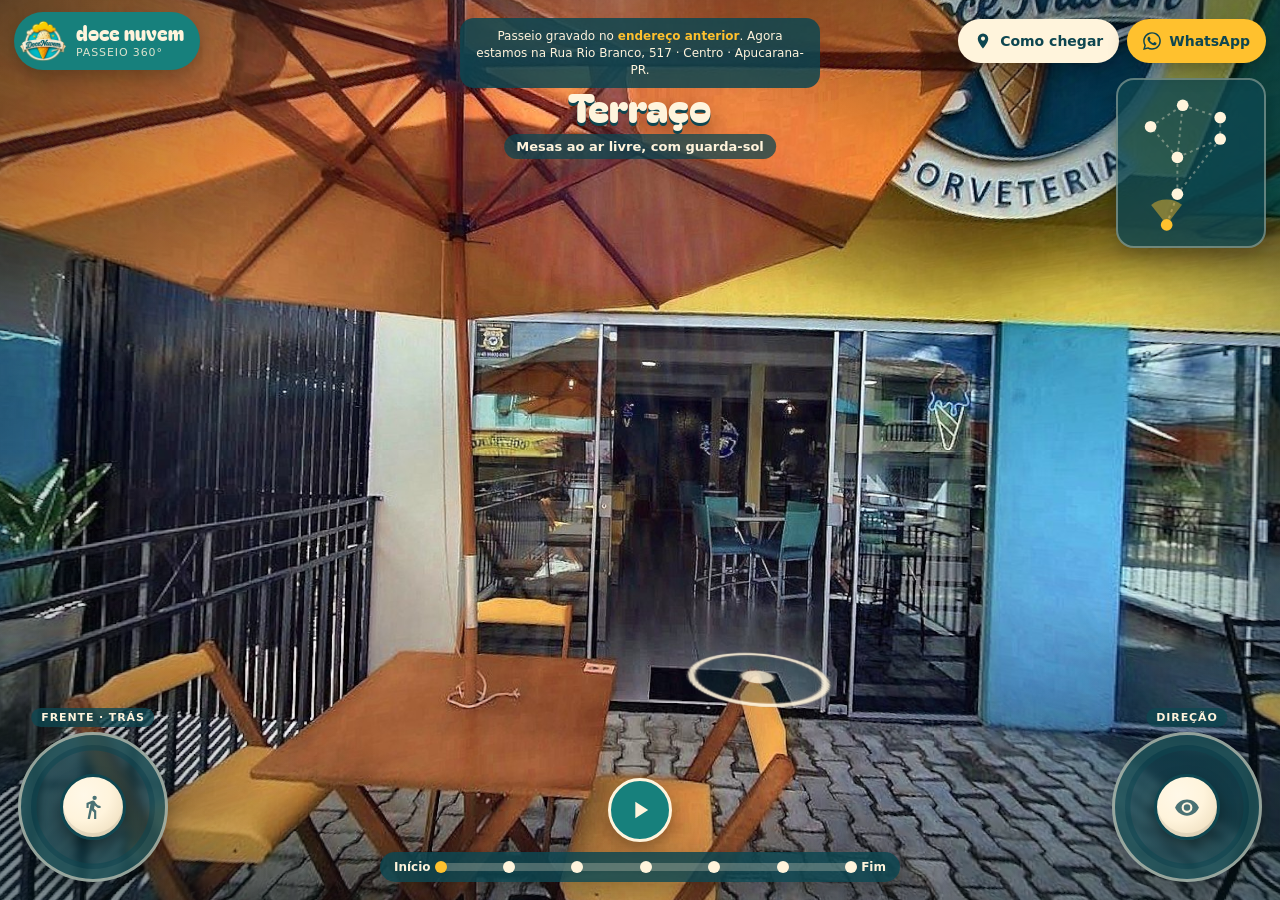
==== commit a9271861: "Passeio em vídeo contínuo: analógico de frente/trás e analógico de direção Co-Authored-By: Claude Op" ====
--- a/passeio.html
+++ b/passeio.html
@@ -9,7 +9,7 @@
 <link rel="icon" href="./favicon.svg" />
 <link rel="apple-touch-icon" href="./logo-192.png" />
 <style>@font-face{font-family:Bagel Fat One;src:url(bagel-fat-one-latin-400.woff2)format("woff2");font-display:swap}:root{--amarelo:#ffc12e;--teal:#17807c;--petroleo:#0e4650;--creme:#fff4dc}*{box-sizing:border-box}html,body{background:var(--petroleo);height:100%;color:var(--creme);-webkit-user-select:none;user-select:none;margin:0;font-family:system-ui,-apple-system,Segoe UI,Roboto,sans-serif;overflow:hidden}canvas.cena{touch-action:none;cursor:grab;width:100%;height:100%;display:block;position:fixed;inset:0}canvas.cena:active{cursor:grabbing}.vinheta{pointer-events:none;z-index:2;background:radial-gradient(#0000 55%,#061e248c 100%);position:fixed;inset:0}.faixa{z-index:3;pointer-events:none;background:#071f25;height:0;transition:height .6s cubic-bezier(.22,1,.36,1);position:fixed;left:0;right:0}.faixa--cima{top:0}.faixa--baixo{bottom:0}body.anda .faixa{height:5vh}.topo{z-index:10;padding:max(12px, env(safe-area-inset-top)) 14px 0;pointer-events:none;justify-content:space-between;align-items:center;gap:10px;display:flex;position:fixed;top:0;left:0;right:0}.topo>*{pointer-events:auto}.marca{color:var(--creme);background:var(--teal);border-radius:99px;align-items:center;gap:10px;padding:6px 16px 6px 6px;text-decoration:none;display:flex;box-shadow:0 8px 20px #00000047}.marca img{object-fit:contain;width:46px;height:46px}.marca b{font-family:Bagel Fat One,system-ui;font-size:20px;font-weight:400;line-height:1;display:block}.marca small{letter-spacing:.08em;text-transform:uppercase;opacity:.85;margin-top:3px;font-size:11px;display:block}.bt{cursor:pointer;background:var(--amarelo);min-height:44px;color:var(--petroleo);-webkit-tap-highlight-color:transparent;border:0;border-radius:99px;justify-content:center;align-items:center;gap:8px;padding:0 16px;font:800 14px system-ui,sans-serif;text-decoration:none;transition:transform .2s cubic-bezier(.34,1.56,.64,1);display:inline-flex;box-shadow:0 8px 20px #00000047}.bt--creme{background:var(--creme)}.bt svg{fill:currentColor;width:18px;height:18px}.bt:active{transform:scale(.94)}@media (hover:hover) and (pointer:fine){.bt:hover{transform:translateY(-2px)rotate(-2deg)}}:focus-visible{outline:3px solid var(--amarelo);outline-offset:3px}.acoes{gap:8px;display:flex}.legenda{z-index:6;text-align:center;pointer-events:none;position:fixed;top:86px;left:50%;transform:translate(-50%)}.legenda b{color:var(--creme);text-shadow:0 3px 0 var(--petroleo), 0 8px 22px #00000073;font-family:Bagel Fat One,system-ui;font-size:clamp(24px,4vw,40px);font-weight:400;line-height:1;display:block}.legenda span{background:#0e4650bf;border-radius:99px;margin-top:8px;padding:5px 12px;font-size:13px;font-weight:700;display:inline-block}.legenda.troca b{animation:.7s cubic-bezier(.34,1.56,.64,1) entra}@keyframes entra{0%{opacity:0;transform:translateY(14px)scale(.9)}}.mapa{z-index:6;background:#0e4650d1;border:2px solid #fff4dc59;border-radius:18px;width:150px;height:170px;position:fixed;top:78px;right:14px;box-shadow:0 8px 20px #00000047}.mapa svg{width:100%;height:100%;display:block}.mapa .no{fill:var(--creme);cursor:pointer}.mapa .no.ativo{fill:var(--amarelo)}.mapa .lig{stroke:#fff4dc59;stroke-width:2px;stroke-dasharray:3 4}.mapa .cone{fill:#ffc12e73}.mapa text{fill:var(--creme);font:800 8px system-ui}.controles{z-index:10;padding:0 18px max(18px, env(safe-area-inset-bottom));pointer-events:none;grid-template-columns:auto 1fr auto;align-items:end;gap:14px;display:grid;position:fixed;bottom:0;left:0;right:0}.controles>*{pointer-events:auto}.stick{touch-action:none;width:150px;height:150px;position:relative}.stick__base{-webkit-backdrop-filter:blur(4px);backdrop-filter:blur(4px);background:radial-gradient(circle,#0e46508c 0 55%,#0e4650cc 56%);border:3px solid #fff4dc8c;border-radius:50%;position:absolute;inset:0;box-shadow:0 10px 26px #00000059,inset 0 0 0 10px #fff4dc0f}.stick__knob{background:radial-gradient(circle at 35% 30%, #fff8e8, var(--creme) 45%, #e8d6b4);border:3px solid var(--petroleo);border-radius:50%;place-items:center;width:66px;height:66px;margin:-33px 0 0 -33px;transition:transform .25s cubic-bezier(.34,1.56,.64,1);display:grid;position:absolute;top:50%;left:50%;box-shadow:0 8px 16px #0006,inset 0 -4px #00000014}.stick__knob svg{width:26px;height:26px;fill:var(--petroleo);opacity:.75}.stick.ativo .stick__knob{background:radial-gradient(circle at 35% 30%, #fff1b8, var(--amarelo) 50%, #e0a512);transition:none}.stick__rot{white-space:nowrap;letter-spacing:.08em;text-transform:uppercase;background:#0e4650cc;border-radius:99px;padding:3px 10px;font-size:11px;font-weight:800;position:absolute;top:-24px;left:50%;transform:translate(-50%)}.meio{flex-direction:column;align-items:center;gap:10px;min-width:0;display:flex}.play{background:var(--teal);width:64px;height:64px;color:var(--creme);cursor:pointer;border:0;border:3px solid var(--creme);-webkit-tap-highlight-color:transparent;border-radius:50%;place-items:center;transition:transform .2s cubic-bezier(.34,1.56,.64,1);display:grid;box-shadow:0 8px 18px #0000004d}.play svg{fill:currentColor;width:28px;height:28px}.play:active{transform:scale(.9)}.barra{background:#0e4650d9;border-radius:99px;align-items:center;gap:10px;width:min(520px,100%);padding:8px 14px;font-size:12px;font-weight:800;display:flex;box-shadow:0 8px 20px #00000047}.trilha{background:#fff4dc40;border-radius:99px;flex:1;height:8px;position:relative}.trilha i{background:var(--amarelo);border-radius:99px;width:0;transition:width .6s;position:absolute;top:0;bottom:0;left:0}.trilha em{background:var(--creme);cursor:pointer;border-radius:50%;width:12px;height:12px;margin:-6px 0 0 -6px;position:absolute;top:50%}.trilha em.feito{background:var(--amarelo)}.dica{z-index:7;background:var(--creme);color:var(--petroleo);text-align:center;border-radius:16px;max-width:90vw;padding:10px 16px;font-size:14px;font-weight:700;transition:opacity .5s;position:fixed;bottom:44%;left:50%;transform:translate(-50%);box-shadow:0 10px 24px #0000004d}.dica.some{opacity:0;pointer-events:none}.aviso{left:14px;bottom:max(14px, env(safe-area-inset-bottom));z-index:6;background:#0e4650d9;border-radius:14px;max-width:260px;padding:10px 12px;font-size:12px;line-height:1.4;position:fixed}.aviso b{color:var(--amarelo)}.carrega{z-index:20;background:var(--petroleo);place-items:center;transition:opacity .6s;display:grid;position:fixed;inset:0}.carrega img{width:180px;animation:1.2s ease-in-out infinite pula}.carrega p{text-align:center;margin:12px 0 0;font-weight:800}.carrega.foi{opacity:0;pointer-events:none}@keyframes pula{50%{transform:translateY(-10px)rotate(-3deg)}}@media (min-width:761px){.aviso{text-align:center;max-width:360px;top:18px;bottom:auto;left:50%;transform:translate(-50%)}}@media (max-width:760px){.marca b{font-size:17px}.marca small{display:none}.marca img{width:38px;height:38px}.bt span{display:none}.bt{padding:0 13px}.legenda{top:74px}.mapa{width:104px;height:118px;top:auto;bottom:236px;right:10px}.controles{padding:0 10px max(12px, env(safe-area-inset-bottom));gap:6px}.stick{width:124px;height:124px}.stick__knob{width:56px;height:56px;margin:-28px 0 0 -28px}.play{width:52px;height:52px}.barra{padding:6px 10px}.barra span{display:none}.mapa{bottom:190px}.aviso{display:none}.dica{bottom:260px}}@media (prefers-reduced-motion:reduce){.carrega img,.legenda.troca b{animation:none}}</style>
-  <script type="module" crossorigin src="./passeio-LudNYXkh.js"></script>
+  <script type="module" crossorigin src="./passeio-s6h-5UeM.js"></script>
   <link rel="modulepreload" crossorigin href="./three.module-DRJGOkX1.js">
 </head>
 <body>
@@ -31,11 +31,11 @@
 <div class="legenda" aria-live="polite"><b></b><span></span></div>
 <div class="mapa" aria-label="Mapa do passeio"><svg viewBox="0 0 150 170"></svg></div>
 
-<div class="dica" id="dica">Clique nos círculos do chão para andar · analógico da esquerda: <b>andar</b> · da direita: <b>olhar</b></div>
+<div class="dica" id="dica">Analógico da esquerda: <b>frente e trás</b> · da direita: <b>direção</b> · ou clique nos círculos do chão</div>
 
 <div class="controles">
-  <div class="stick" id="andar" role="application" aria-label="Analógico de andar: empurre para frente, para trás ou para os lados">
-    <span class="stick__rot">Andar</span>
+  <div class="stick" id="andar" role="application" aria-label="Analógico de andar: empurre para frente ou para trás">
+    <span class="stick__rot">Frente · Trás</span>
     <div class="stick__base"></div>
     <div class="stick__knob"><svg viewBox="0 0 24 24"><path d="M13.5 5.5a2 2 0 1 0 0-4 2 2 0 0 0 0 4zM9.8 8.9L7 23h2.1l1.8-8 2.1 2v6h2v-7.5l-2.1-2 .6-3A7.3 7.3 0 0 0 19 13v-2a5 5 0 0 1-4.4-2.4l-1-1.6a2 2 0 0 0-2.6-.8L6 8.3V13h2V9.6l1.8-.7"/></svg></div>
   </div>
@@ -43,8 +43,8 @@
     <button class="play" type="button" aria-label="Passeio automático"><svg viewBox="0 0 24 24"><path d="M8 5v14l11-7z"/></svg></button>
     <div class="barra"><span>Início</span><div class="trilha"><i></i></div><span>Fim</span></div>
   </div>
-  <div class="stick" id="olhar" role="application" aria-label="Analógico de olhar: direcione a câmera">
-    <span class="stick__rot">Olhar</span>
+  <div class="stick" id="olhar" role="application" aria-label="Analógico de direção: vire a câmera">
+    <span class="stick__rot">Direção</span>
     <div class="stick__base"></div>
     <div class="stick__knob"><svg viewBox="0 0 24 24"><path d="M12 5C7 5 2.7 8.1 1 12.5 2.7 16.9 7 20 12 20s9.3-3.1 11-7.5C21.3 8.1 17 5 12 5zm0 12.5a5 5 0 1 1 0-10 5 5 0 0 1 0 10zm0-8a3 3 0 1 0 0 6 3 3 0 0 0 0-6z"/></svg></div>
   </div>
